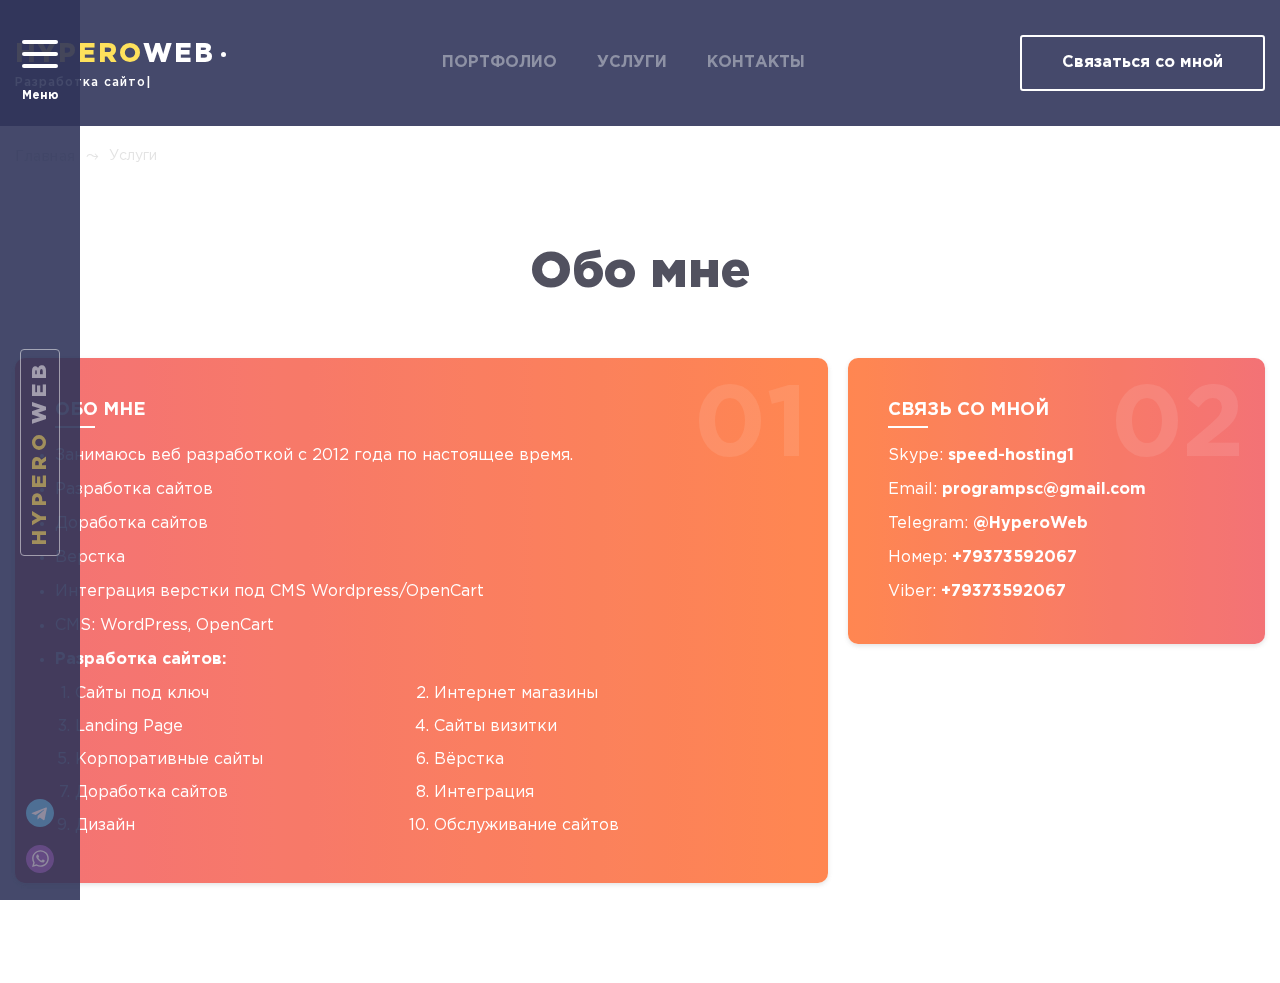
==== contacts.html @ 5cc16404 "new design" ====
<!DOCTYPE html>
<html lang="en">
  <head>
    <meta charset="UTF-8" />
    <meta http-equiv="X-UA-Compatible" content="IE=edge" />
    <meta name="viewport" content="width=device-width, initial-scale=1.0" />
    <title>Hypero Web - создаем сайты</title>
    <link rel="stylesheet" href="./css/fonts.css" />
    <link rel="stylesheet" href="./css/style.css" />
    <link rel="stylesheet" href="./css/slick.css" />
    <link rel="stylesheet" href="./css/jquery.arcticmodal-0.3.css" />
  </head>
  <body>
    <div class="panel">
      <div class="hamburger">
        <div id="hamburger" class="hamburglar">
          <div class="burger-icon">
            <div class="burger-container">
              <span class="burger-bun-top"></span>
              <span class="burger-filling"></span>
              <span class="burger-bun-bot"></span>
            </div>
          </div>

          <div class="burger-ring">
            <svg class="svg-ring">
              <path
                class="path"
                fill="none"
                stroke="#fff"
                stroke-miterlimit="10"
                stroke-width="4"
                d="M 34 2 C 16.3 2 2 16.3 2 34 s 14.3 32 32 32 s 32 -14.3 32 -32 S 51.7 2 34 2"
              />
            </svg>
          </div>
        </div>
        <span>Меню</span>
      </div>
      <div class="panel-logo">
        <a href="index.html" class="logo-link">
          <div class="logo-slogan-wrap">
            <div class="logo-slogan">Hypero</div>
            <div class="logo-little-slogan">web</div>
          </div>
        </a>
      </div>
      <ul class="socials-menu">
        <li>
          <a href="tg://resolve?domain=HyperoWeb">
            <img src="img/tg.svg" alt="" />
          </a>
        </li>
        <li>
          <a href="viber://chat?number=%2B79373592067">
            <img src="img/vb.svg" alt="" />
          </a>
        </li>
      </ul>
    </div>
    <div class="panel-nav">
      <div class="container-lg">
        <div class="panel-nav-inner">
          <a href="#" class="main-logo main-logo-center">
            <div class="main-logo-top">
              <span>Hypero</span>
              <span>Web</span>
            </div>
            <div class="main-logo-description">
              <span></span>
            </div>
          </a>
          <div class="panel-nav-menus">
            <div class="panel-nav-menu nav-menu-1">
              <ul class="nav-menu-list">
                <li>
                  <a href="#website-development">Создание сайтов</a>
                </li>
                <li><a href="#website-revision">Доработка сайтов</a></li>
                <li><a href="#layout">Верстка</a></li>
                <li><a href="#design">Дизайн</a></li>
                <li><a href="#site-maintenance">Обслуживание сайтов</a></li>
              </ul>
            </div>
            <div class="panel-nav-menu nav-menu-2">
              <ul class="nav-menu-list">
                <li><a href="index.html" class="transition">Главная</a></li>
                <li>
                  <a href="portfolio.html" class="transition">Портфолио</a>
                </li>
                <li><a href="services.html" class="transition">Услуги</a></li>
                <li><a href="contacts.html" class="transition">Обо мне</a></li>
              </ul>
            </div>
          </div>
          <div class="panel-contacts">
            <div class="panel-contacts-info">
              <div class="panel-socials">
                <span>Связь со мной</span>
                <ul class="panel-socials-menu">
                  <li>
                    <a href="tg://resolve?domain=HyperoWeb">
                      <img src="img/tg.svg" alt="" />
                    </a>
                  </li>
                  <li>
                    <a href="viber://chat?number=%2B79373592067">
                      <img src="img/vb.svg" alt="" />
                    </a>
                  </li>
                </ul>
              </div>
            </div>
          </div>
        </div>
      </div>
    </div>
    <header class="header">
      <div class="container">
        <div class="header-inner">
          <a href="index.html" class="main-logo">
            <div class="main-logo-top">
              <span>Hypero</span>
              <span>Web</span>
            </div>
            <div class="main-logo-description">
              <span></span>
            </div>
          </a>
          <nav class="nav-menu">
            <ul class="menu-list">
              <li>
                <a href="portfolio.html" data-type="page-transition"
                  >Портфолио</a
                >
              </li>
              <li>
                <a href="services.html" data-type="page-transition">Услуги</a>
              </li>
              <li>
                <a href="contacts.html" data-type="page-transition">Контакты</a>
              </li>
            </ul>
          </nav>
          <div class="contacts">
            <a
              href="tg://resolve?domain=HyperoWeb"
              class="button button-large contacts-link"
            >
              <span></span>
              Связаться со мной
              <span></span>
            </a>
          </div>
        </div>
      </div>
    </header>
    <main class="cd-main-content main-page">
      <div class="breadcrumbs">
        <div class="container">
          <div class="breadcrumbs-inner">
            <span class="breadcrumbs-item breadcrumbs-item-home">
              <a href="index.html">Главная</a>
            </span>
            <span class="separator">⤳</span>
            <span class="breadcrumbs-item breadcrumbs-item-current">
              Услуги
            </span>
          </div>
        </div>
      </div>
      <div class="main-content">
        <div class="title title-center">Обо мне</div>
        <div class="content-inner">
          <div class="container">
            <div class="skills-blocks">
              <div class="skills-block grid-2 info-block">
                <div class="skills-block-step">01</div>
                <div class="info-block-title">Обо мне</div>
                <ul class="info-block-list">
                  <li class="info-block-item">
                    Занимаюсь веб разработкой с 2012 года по настоящее время.
                  </li>
                  <li class="info-block-item">Разработка сайтов</li>
                  <li class="info-block-item">Доработка сайтов</li>
                  <li class="info-block-item">Верстка</li>
                  <li class="info-block-item">
                    Интеграция верстки под CMS Wordpress/OpenCart
                  </li>
                  <li class="info-block-item">CMS: WordPress, OpenCart</li>
                  <li class="info-block-item">
                    <span class="info-block-item-subtitle"
                      >Разработка сайтов:</span
                    >
                    <ol class="info-block-list-grid">
                      <li>Сайты под ключ</li>
                      <li>Интернет магазины</li>
                      <li>Landing Page</li>
                      <li>Сайты визитки</li>
                      <li>Корпоративные сайты</li>
                      <li>Вёрстка</li>
                      <li>Доработка сайтов</li>
                      <li>Интеграция</li>
                      <li>Дизайн</li>
                      <li>Обслуживание сайтов</li>
                    </ol>
                  </li>
                </ul>
              </div>
              <div class="skills-block info-block">
                <div class="skills-block-step">02</div>
                <div class="info-block-title">Связь со мной</div>
                <div class="info-block-list">
                  <div class="info-block-item">
                    Skype:
                    <span class="info-block-slogan">speed-hosting1</span>
                  </div>
                  <div class="info-block-item">
                    Email:
                    <span class="info-block-slogan">programpsc@gmail.com</span>
                  </div>
                  <div class="info-block-item">
                    Telegram:
                    <span class="info-block-slogan"
                      ><a href="tg://resolve?domain=HyperoWeb"
                        >@HyperoWeb</a
                      ></span
                    >
                  </div>
                  <div class="info-block-item">
                    Номер:
                    <span class="info-block-slogan"
                      ><a href="tel:+79373592067">+79373592067</a></span
                    >
                  </div>
                  <div class="info-block-item">
                    Viber:
                    <span class="info-block-slogan"
                      ><a href="viber://chat?number=%2B79373592067"
                        >+79373592067</a
                      ></span
                    >
                  </div>
                </div>
              </div>
            </div>
          </div>
        </div>
      </div>
    </main>
    <div style="display: none">
      <div class="modal" id="order-modal">
        <div class="arcticmodal-close"></div>
        <div class="modal-title"></div>
        <div class="modal-text">
          Для того, чтобы заказать данную услугу, напишите мне в вайбер или
          телеграм.
        </div>
        <ul class="panel-socials-menu">
          <li>
            <a href="tg://resolve?domain=HyperoWeb">
              <img src="img/tg.svg" alt="" />
            </a>
          </li>
          <li>
            <a href="viber://chat?number=%2B79373592067">
              <img src="img/vb.svg" alt="" />
            </a>
          </li>
        </ul>
      </div>
    </div>
  </body>
  <script src="./js/jquery-2.2.4.min.js"></script>
  <script src="./js/typed.js"></script>
  <script src="./js/slick.min.js"></script>
  <script src="./js/arcticmodal.min.js"></script>
  <script src="./js/main.js"></script>
</html>
---- css/fonts.css ----
@font-face {
  font-family: "Gotham Pro";
  src: url("../fonts/GothamPro-Medium.eot");
  src: local("Gotham Pro Medium"), local("GothamPro-Medium"),
    url("../fonts/GothamPro-Medium.eot?#iefix") format("embedded-opentype"),
    url("../fonts/GothamPro-Medium.woff") format("woff"),
    url("../fonts/GothamPro-Medium.ttf") format("truetype");
  font-weight: 500;
  font-style: normal;
}

@font-face {
  font-family: "Gotham Pro";
  src: url("../fonts/GothamPro-Bold.eot");
  src: local("Gotham Pro Bold"), local("GothamPro-Bold"),
    url("../fonts/GothamPro-Bold.eot?#iefix") format("embedded-opentype"),
    url("../fonts/GothamPro-Bold.woff") format("woff"),
    url("../fonts/GothamPro-Bold.ttf") format("truetype");
  font-weight: bold;
  font-style: normal;
}

@font-face {
  font-family: "Gotham Pro";
  src: url("../fonts/GothamPro-Black.eot");
  src: local("Gotham Pro Black"), local("GothamPro-Black"),
    url("../fonts/GothamPro-Black.eot?#iefix") format("embedded-opentype"),
    url("../fonts/GothamPro-Black.woff") format("woff"),
    url("../fonts/GothamPro-Black.ttf") format("truetype");
  font-weight: 900;
  font-style: normal;
}

@font-face {
  font-family: "Gotham Pro";
  src: url("../fonts/GothamPro.eot");
  src: local("Gotham Pro"), local("GothamPro"),
    url("../fonts/GothamPro.eot?#iefix") format("embedded-opentype"),
    url("../fonts/GothamPro.woff") format("woff"),
    url("../fonts/GothamPro.ttf") format("truetype");
  font-weight: normal;
  font-style: normal;
}
---- css/style.css ----
:root {
  --darkBlue: rgba(0, 7, 52, 0.9);
  --yellow: rgb(254, 219, 55);
}

* {
  -webkit-box-sizing: border-box;
  box-sizing: border-box;
  padding: 0px;
  margin: 0px;
}
html,
body {
  overflow-x: hidden;
}
.out {
  transition-duration: 1s;
}
body {
  font-family: "Gotham Pro", sans-serif;
  line-height: 1.4;
  color: var(--darkBlue);
  /* background: #f4f4f4; */
}
::-webkit-scrollbar {
  width: 5px;
}

::-webkit-scrollbar-track {
  background-color: #ddd;
}

::-webkit-scrollbar-thumb {
  background-color: var(--yellow);
}
.button {
  display: -webkit-inline-box;
  display: -ms-inline-flexbox;
  display: inline-flex;
  -webkit-box-align: center;
  -ms-flex-align: center;
  align-items: center;
  -webkit-box-pack: center;
  -ms-flex-pack: center;
  justify-content: center;
  padding: 0px 20px;
  color: var(--yellow);
  font-weight: 600;
  line-height: 1;
  cursor: pointer;
  border-radius: 3px;
  outline: none;
  -webkit-transition: all 0.25s linear, color 0.25s linear;
  -o-transition: all 0.25s linear, color 0.25s linear;
  transition: all 0.25s linear, color 0.25s linear;
  text-decoration: none;
  position: relative;
}
.button:active {
  top: 1px;
}
.button-small {
  height: 38px;
  padding: 0px 20px;
}
.button-middle {
  height: 46px;
  padding: 0px 20px;
}
.button-large {
  height: 56px;
  padding: 0px 40px;
}
.container {
  width: 100%;
  max-width: 1280px;
  margin: 0px auto;
  padding: 0px 15px;
}
.container-lg {
  width: 100%;
  max-width: 1920px;
  margin: 0px auto;
  padding: 0px 15px;
}
.panel {
  width: 80px;
  min-height: 100vh;
  height: 100%;
  background-color: var(--darkBlue);
  display: -webkit-box;
  display: -ms-flexbox;
  display: flex;
  -webkit-box-orient: vertical;
  -webkit-box-direction: normal;
  -ms-flex-direction: column;
  flex-direction: column;
  -webkit-box-align: center;
  -ms-flex-align: center;
  align-items: center;
  -webkit-box-pack: justify;
  -ms-flex-pack: justify;
  justify-content: space-between;
  position: fixed;
  top: 0px;
  left: 0px;
  z-index: 2222;
}
.panel-logo {
  -webkit-writing-mode: vertical-rl;
  -ms-writing-mode: tb-rl;
  writing-mode: vertical-rl;
  opacity: 0.5;
  -webkit-transition: all 0.25s linear;
  -o-transition: all 0.25s linear;
  transition: all 0.25s linear;
}
.panel-logo:hover {
  opacity: 1;
}
.logo-link {
  display: -webkit-inline-box;
  display: -ms-inline-flexbox;
  display: inline-flex;
  -webkit-box-orient: vertical;
  -webkit-box-direction: normal;
  -ms-flex-direction: column;
  flex-direction: column;
  -webkit-box-align: start;
  -ms-flex-align: start;
  align-items: flex-start;
  text-decoration: none;
  -webkit-transform: rotate(180deg);
  -ms-transform: rotate(180deg);
  transform: rotate(180deg);
}
.logo-slogan-wrap {
  display: -webkit-box;
  display: -ms-flexbox;
  display: flex;
  -webkit-box-align: center;
  -ms-flex-align: center;
  align-items: center;
  border: 1px solid rgb(255, 255, 255);
  padding: 10px 5px;
  border-radius: 4px;
}
.logo-slogan {
  font-size: 20px;
  color: var(--yellow);
  text-transform: uppercase;
  letter-spacing: 5px;
  font-weight: 900;
}
.logo-little-slogan {
  padding-top: 5px;
  font-size: 20px;
  color: rgb(255, 255, 255);
  font-weight: 900;
  text-transform: uppercase;
  letter-spacing: 5px;
}
.logo-title {
  padding: 5px;
  background: var(--yellow);
  color: rgb(86, 17, 236);
  font-weight: 400;
  font-size: 12px;
}
.hamburger {
  display: flex;
  flex-direction: column;
  align-items: center;
  justify-content: center;
}
.hamburger > span {
  color: #fff;
  font-size: 12px;
  font-weight: bold;
}
.hamburglar {
  -webkit-transform: scale(1);
  -ms-transform: scale(1);
  transform: scale(1);
  margin: 20px auto 0;
  position: relative;
  z-index: 100;
  display: block;
  width: 68px;
  height: 68px;
  -webkit-user-select: none;
  -moz-user-select: none;
  -ms-user-select: none;
  user-select: none;
  cursor: pointer;
}

.hamburglar.is-open .path {
  -webkit-animation: 0.6s linear 0s 1 normal forwards running dash-in;
  animation: 0.6s linear 0s 1 normal forwards running dash-in;
}
.hamburglar.is-open .animate-path {
  -webkit-animation: 0.6s linear 0s 1 normal forwards running rotate-in;
  animation: 0.6s linear 0s 1 normal forwards running rotate-in;
}
.hamburglar.is-closed .path {
  -webkit-animation: 0.6s linear 0s 1 normal forwards running dash-out;
  animation: 0.6s linear 0s 1 normal forwards running dash-out;
}
.hamburglar.is-closed .animate-path {
  -webkit-animation: 0.6s linear 0s 1 normal forwards running rotate-out;
  animation: 0.6s linear 0s 1 normal forwards running rotate-out;
}
.path {
  stroke-dasharray: 240;
  stroke-dashoffset: 240;
  stroke-linejoin: round;
}
@-webkit-keyframes dash-in {
  0% {
    stroke-dashoffset: 240;
  }
  40% {
    stroke-dashoffset: 240;
  }
  100% {
    stroke-dashoffset: 0;
  }
}
@keyframes dash-in {
  0% {
    stroke-dashoffset: 240;
  }
  40% {
    stroke-dashoffset: 240;
  }
  100% {
    stroke-dashoffset: 0;
  }
}
@-webkit-keyframes dash-out {
  0% {
    stroke-dashoffset: 0;
  }
  40% {
    stroke-dashoffset: 240;
  }
  100% {
    stroke-dashoffset: 240;
  }
}
@keyframes dash-out {
  0% {
    stroke-dashoffset: 0;
  }
  40% {
    stroke-dashoffset: 240;
  }
  100% {
    stroke-dashoffset: 240;
  }
}
.burger-icon {
  position: absolute;
  padding: 20px 16px;
  height: 68px;
  width: 68px;
}
.burger-container {
  position: relative;
  height: 28px;
  width: 36px;
}
.burger-bun-top,
.burger-bun-bot,
.burger-filling {
  position: absolute;
  display: block;
  height: 4px;
  width: 36px;
  border-radius: 2px;
  background: rgb(255, 255, 255);
}
.burger-bun-top {
  top: 0px;
  -webkit-transform-origin: 34px 2px;
  -ms-transform-origin: 34px 2px;
  transform-origin: 34px 2px;
}
.burger-bun-bot {
  bottom: 0px;
  -webkit-transform-origin: 34px 2px;
  -ms-transform-origin: 34px 2px;
  transform-origin: 34px 2px;
}
.burger-filling {
  top: 12px;
}
.burger-ring {
  position: absolute;
  top: 0px;
  left: 0px;
  width: 68px;
  height: 68px;
}
.svg-ring {
  width: 68px;
  height: 68px;
}
.hamburglar.is-open .burger-bun-top {
  -webkit-animation: 0.6s linear 0s 1 normal forwards running bun-top-out;
  animation: 0.6s linear 0s 1 normal forwards running bun-top-out;
}
.hamburglar.is-open .burger-bun-bot {
  -webkit-animation: 0.6s linear 0s 1 normal forwards running bun-bot-out;
  animation: 0.6s linear 0s 1 normal forwards running bun-bot-out;
}
.hamburglar.is-closed .burger-bun-top {
  -webkit-animation: 0.6s linear 0s 1 normal forwards running bun-top-in;
  animation: 0.6s linear 0s 1 normal forwards running bun-top-in;
}
.hamburglar.is-closed .burger-bun-bot {
  -webkit-animation: 0.6s linear 0s 1 normal forwards running bun-bot-in;
  animation: 0.6s linear 0s 1 normal forwards running bun-bot-in;
}
@-webkit-keyframes bun-top-out {
  0% {
    left: 0px;
    top: 0px;
    -webkit-transform: rotate(0deg);
    transform: rotate(0deg);
  }
  20% {
    left: 0px;
    top: 0px;
    -webkit-transform: rotate(15deg);
    transform: rotate(15deg);
  }
  80% {
    left: -5px;
    top: 0px;
    -webkit-transform: rotate(-60deg);
    transform: rotate(-60deg);
  }
  100% {
    left: -5px;
    top: 1px;
    -webkit-transform: rotate(-45deg);
    transform: rotate(-45deg);
  }
}
@keyframes bun-top-out {
  0% {
    left: 0px;
    top: 0px;
    -webkit-transform: rotate(0deg);
    transform: rotate(0deg);
  }
  20% {
    left: 0px;
    top: 0px;
    -webkit-transform: rotate(15deg);
    transform: rotate(15deg);
  }
  80% {
    left: -5px;
    top: 0px;
    -webkit-transform: rotate(-60deg);
    transform: rotate(-60deg);
  }
  100% {
    left: -5px;
    top: 1px;
    -webkit-transform: rotate(-45deg);
    transform: rotate(-45deg);
  }
}
@-webkit-keyframes bun-bot-out {
  0% {
    left: 0px;
    -webkit-transform: rotate(0deg);
    transform: rotate(0deg);
  }
  20% {
    left: 0px;
    -webkit-transform: rotate(-15deg);
    transform: rotate(-15deg);
  }
  80% {
    left: -5px;
    -webkit-transform: rotate(60deg);
    transform: rotate(60deg);
  }
  100% {
    left: -5px;
    -webkit-transform: rotate(45deg);
    transform: rotate(45deg);
  }
}
@keyframes bun-bot-out {
  0% {
    left: 0px;
    -webkit-transform: rotate(0deg);
    transform: rotate(0deg);
  }
  20% {
    left: 0px;
    -webkit-transform: rotate(-15deg);
    transform: rotate(-15deg);
  }
  80% {
    left: -5px;
    -webkit-transform: rotate(60deg);
    transform: rotate(60deg);
  }
  100% {
    left: -5px;
    -webkit-transform: rotate(45deg);
    transform: rotate(45deg);
  }
}
@-webkit-keyframes bun-top-in {
  0% {
    left: -5px;
    -webkit-transform: rotate(-45deg);
    transform: rotate(-45deg);
  }
  20% {
    left: -5px;
    -webkit-transform: rotate(-60deg);
    transform: rotate(-60deg);
  }
  80% {
    left: 0px;
    -webkit-transform: rotate(15deg);
    transform: rotate(15deg);
  }
  100% {
    left: 0px;
    -webkit-transform: rotate(0deg);
    transform: rotate(0deg);
  }
}
@keyframes bun-top-in {
  0% {
    left: -5px;
    -webkit-transform: rotate(-45deg);
    transform: rotate(-45deg);
  }
  20% {
    left: -5px;
    -webkit-transform: rotate(-60deg);
    transform: rotate(-60deg);
  }
  80% {
    left: 0px;
    -webkit-transform: rotate(15deg);
    transform: rotate(15deg);
  }
  100% {
    left: 0px;
    -webkit-transform: rotate(0deg);
    transform: rotate(0deg);
  }
}
@-webkit-keyframes bun-bot-in {
  0% {
    left: -5px;
    -webkit-transform: rotate(45deg);
    transform: rotate(45deg);
  }
  20% {
    left: -5px;
    -webkit-transform: rotate(60deg);
    transform: rotate(60deg);
  }
  80% {
    left: 0px;
    -webkit-transform: rotate(-15deg);
    transform: rotate(-15deg);
  }
  100% {
    left: 0px;
    -webkit-transform: rotate(0deg);
    transform: rotate(0deg);
  }
}
@keyframes bun-bot-in {
  0% {
    left: -5px;
    -webkit-transform: rotate(45deg);
    transform: rotate(45deg);
  }
  20% {
    left: -5px;
    -webkit-transform: rotate(60deg);
    transform: rotate(60deg);
  }
  80% {
    left: 0px;
    -webkit-transform: rotate(-15deg);
    transform: rotate(-15deg);
  }
  100% {
    left: 0px;
    -webkit-transform: rotate(0deg);
    transform: rotate(0deg);
  }
}
.hamburglar.is-open .burger-filling {
  -webkit-animation: 0.6s linear 0s 1 normal forwards running burger-fill-out;
  animation: 0.6s linear 0s 1 normal forwards running burger-fill-out;
}
.hamburglar.is-closed .burger-filling {
  -webkit-animation: 0.6s linear 0s 1 normal forwards running burger-fill-in;
  animation: 0.6s linear 0s 1 normal forwards running burger-fill-in;
}
@-webkit-keyframes burger-fill-in {
  0% {
    width: 0px;
    left: 36px;
  }
  40% {
    width: 0px;
    left: 40px;
  }
  80% {
    width: 36px;
    left: -6px;
  }
  100% {
    width: 36px;
    left: 0px;
  }
}
@keyframes burger-fill-in {
  0% {
    width: 0px;
    left: 36px;
  }
  40% {
    width: 0px;
    left: 40px;
  }
  80% {
    width: 36px;
    left: -6px;
  }
  100% {
    width: 36px;
    left: 0px;
  }
}
@-webkit-keyframes burger-fill-out {
  0% {
    width: 36px;
    left: 0px;
  }
  20% {
    width: 42px;
    left: -6px;
  }
  40% {
    width: 0px;
    left: 40px;
  }
  100% {
    width: 0px;
    left: 36px;
  }
}
@keyframes burger-fill-out {
  0% {
    width: 36px;
    left: 0px;
  }
  20% {
    width: 42px;
    left: -6px;
  }
  40% {
    width: 0px;
    left: 40px;
  }
  100% {
    width: 0px;
    left: 36px;
  }
}
img {
  max-width: 100%;
  height: auto;
}
.socials-menu {
  margin-bottom: 20px;
  list-style: none;
}
.socials-menu li:not(:last-child) {
  margin-bottom: 10px;
}
.socials-menu li a img {
  width: 28px;
  height: 28px;
  opacity: 0.4;
  -webkit-transition: all 0.25s linear;
  -o-transition: all 0.25s linear;
  transition: all 0.25s linear;
}
.socials-menu li:hover img {
  opacity: 1;
}
.header {
  position: fixed;
  top: 0px;
  left: 0px;
  z-index: 999;
  width: 100%;
  padding: 35px 0px;
  background: rgba(0, 7, 52, 0.9);
}
.header-inner {
  width: 100%;
  display: -webkit-box;
  display: -ms-flexbox;
  display: flex;
  -webkit-box-align: center;
  -ms-flex-align: center;
  align-items: center;
  -webkit-box-pack: justify;
  -ms-flex-pack: justify;
  justify-content: space-between;
}
.menu-list {
  display: -webkit-box;
  display: -ms-flexbox;
  display: flex;
  -webkit-box-align: center;
  -ms-flex-align: center;
  align-items: center;
  list-style: none;
}
.menu-list li {
  padding: 0px 20px;
}
.menu-list li a {
  position: relative;
  display: inline-block;
  padding: 10px 0px;
  color: rgb(255, 255, 255);
  text-transform: uppercase;
  font-weight: bold;
  text-decoration: none;
  opacity: 0.4;
  -webkit-transition: all 0.25s linear 0s;
  -o-transition: all 0.25s linear 0s;
  transition: all 0.25s linear 0s;
}
.menu-list li a::before {
  content: "";
  position: absolute;
  bottom: 0px;
  left: 0px;
  width: 40px;
  height: 2px;
  -webkit-transform: scaleX(0);
  -ms-transform: scaleX(0);
  transform: scaleX(0);
  background: var(--yellow);
  border-radius: 50px;
  -webkit-transition: all 0.4s ease 0s;
  -o-transition: all 0.4s ease 0s;
  transition: all 0.4s ease 0s;
}
.menu-list li a:hover::before,
.menu-list li a:focus:before {
  -webkit-transform: scaleX(1);
  -ms-transform: scaleX(1);
  transform: scaleX(1);
}
.menu-list li a:hover,
.menu-list li a:focus {
  color: var(--yellow);
  opacity: 1;
}
.menu-list li a:active {
  top: 1px;
}
.banner {
  height: 100vh;
}
.banner-item {
  height: 100%;
}
.banner-item-image {
  height: 100%;
}
.banner-item-image img {
  height: 100%;
  width: 100%;
  -o-object-fit: cover;
  object-fit: cover;
  pointer-events: none;
  -webkit-user-select: none;
  -moz-user-select: none;
  -ms-user-select: none;
  user-select: none;
}
.main-logo {
  text-decoration: none;
}
.main-logo-center {
  margin: 10px auto;
}
.main-logo-top span {
  font-size: 26px;
  font-weight: 900;
}
.main-logo-top span:nth-child(1) {
  color: var(--yellow);
  text-transform: uppercase;
  letter-spacing: 2px;
}
.main-logo-top span:nth-child(2) {
  color: rgb(255, 255, 255);
  font-weight: 900;
  text-transform: uppercase;
  letter-spacing: 2px;
}
.main-logo-description {
  margin-top: 4px;
  color: rgb(255, 255, 255);
  font-size: 12px;
  font-weight: 500;
  letter-spacing: 1px;
  line-height: 1;
}
.main-logo-top {
  display: -webkit-box;
  display: -ms-flexbox;
  display: flex;
  -webkit-box-align: center;
  -ms-flex-align: center;
  align-items: center;
}
.main-logo-top:after {
  content: "";
  display: inline-block;
  width: 5px;
  height: 5px;
  margin-left: 6px;
  background-color: #fff;
  border-radius: 50px;
  -webkit-animation: blink 1s linear infinite;
  animation: blink 1s linear infinite;
}
@-webkit-keyframes blink {
  0% {
    background-color: rgba(255, 255, 255, 1);
  }
  50% {
    background-color: rgba(255, 255, 255, 0);
  }
  100% {
    background-color: rgba(255, 255, 255, 1);
  }
}
@keyframes blink {
  0% {
    background-color: rgba(255, 255, 255, 1);
  }
  50% {
    background-color: rgba(255, 255, 255, 0);
  }
  100% {
    background-color: rgba(255, 255, 255, 1);
  }
}
.contacts-link {
  position: relative;
  color: #fff;
  border: 2px solid #fff;
  /* opacity: 0.4; */
}
.contacts-link:hover,
.contacts-link:focus {
  background: #fff;
  color: var(--darkBlue);
  opacity: 1;
}
/* .contacts-link span {
  position: absolute;
  width: 2px;
  height: 80%;
  top: 50%;
  background: #fff;
  transform: translateY(-50%);
  border-radius: 50px;
}

.contacts-link span:nth-child(1) {
  left: 3px;
}

.contacts-link span:nth-child(2) {
  right: 3px;
}
.contacts-link:before,
.contacts-link:after {
  content: "";
  display: block;
  position: absolute;
  width: 90%;
  height: 2px;
  left: 50%;
  background-color: rgb(255, 255, 255);
  transform: translateX(-50%);
  border-radius: 50px;
}
.contacts-link:before {
  top: 0px;
}
.contacts-link:after {
  bottom: 0px;
} */
.banner-inner {
  height: 100%;
  position: relative;
}
.banner-images {
  height: 100%;
}
.banner-info {
  position: absolute;
  top: 50%;
  z-index: 99;
  left: 0px;
  width: 100%;
  -webkit-transform: translateY(-50%);
  -ms-transform: translateY(-50%);
  transform: translateY(-50%);
}
.banner-info .container {
  position: relative;
}
.banner-images-slider {
  width: 100%;
  height: 100%;
}
.banner-images-item {
  position: relative;
  height: 100%;
}
.banner-info-item {
  color: rgb(255, 255, 255);
  height: 100%;
  padding: 10px;
}
.banner-info-slider {
  height: 100%;
  z-index: 4;
}
.banner-images-slider .slick-list,
.banner-images-slider .slick-track,
.banner-images-slider .slick-slide,
.banner-images-slider .slick-slide > div {
  height: 100%;
}
.banner-images-slider,
.main-info-slider {
  opacity: 0.8;
  visibility: hidden;
  -webkit-transition: opacity 0.25s linear 0s;
  -o-transition: opacity 0.25s linear 0s;
  transition: opacity 0.25s linear 0s;
}
.banner-images-slider.slick-initialized,
.banner-info-slider.slick-initialized {
  visibility: visible;
  opacity: 1;
}
.info-item-title {
  font-size: 72px;
  color: #fff;
  line-height: 1.1;
  font-weight: 800;
  margin: 0px 0px 20px;
  display: inline;
  padding-left: 2px;
  text-decoration: none;
}
.banner-info-item:not(.banner-info-item--lighter) .info-item-title span {
  color: var(--yellow);
}
.info-item-desc {
  margin-top: 20px;
  font-size: 18px;
}
.banner-info-item:not(.banner-info-item--lighter) .info-item-desc {
  color: rgb(255, 255, 255);
}
.info-item-button {
  margin-top: 40px;
  text-transform: uppercase;
  background: transparent;
}
.banner-info-item:not(.banner-info-item--lighter) .info-item-button {
  color: var(--yellow);
  border: 2px solid var(--yellow);
}
.banner-info-item:not(.banner-info-item--lighter) .info-item-button:hover,
.banner-info-item:not(.banner-info-item--lighter) .info-item-button:focus {
  background: var(--yellow);
  color: #000942;
}
.banner-info-item.banner-info-item--lighter .info-item-title,
.banner-info-item.banner-info-item--lighter .info-item-title span {
  color: #000942;
}
.banner-info-item.banner-info-item--lighter .info-item-desc {
  color: #000942;
}

.banner-info-item.banner-info-item--lighter .info-item-button {
  color: #000942;
  border: 2px solid #000942;
}
.banner-info-item.banner-info-item--lighter .info-item-button:hover,
.banner-info-item.banner-info-item--lighter .info-item-button:focus {
  background: #000942;
  color: #fff;
}

.dots {
  position: absolute;
  z-index: 999999;
  display: grid;
  grid-template-columns: repeat(3, 1fr);
  grid-gap: 10px;
  width: 60px;
}

.dots span {
  width: 20px;
  height: 20px;
  display: block;
  background: rgb(155 155 155 / 10%);
  border-radius: 50px;
}

.dots-1 {
  top: 10px;
  left: -20px;
}

.banner-images-bg {
  position: absolute;
  top: 0;
  left: 0;
  right: 0;
  bottom: 0;
  width: 100%;
  height: 100%;
}

.progress-bar-container {
  position: absolute;
  bottom: 20px;
  left: 100px;
  display: -webkit-box;
  display: -ms-flexbox;
  display: flex;
}

.progress-bar-container .progress-bar-item {
  display: block;
  width: 60px;
  padding: 0;
  cursor: pointer;
  margin-right: 5%;
  color: #fff;
}

.progress-bar-container .progress-bar-item:last-child {
  margin-right: 0;
}

.progress-bar-container .progress-bar-item span.progressBar {
  width: 100%;
  height: 4px;
  background-color: rgb(183 183 183 / 40%);
  display: block;
  border-radius: 50px;
}

.progress-bar-container .progress-bar-item span.progressBar .inProgress {
  background-color: var(--yellow);
  width: 0%;
  height: 4px;
  border-radius: 50px;
}

.panel-nav {
  -webkit-transform: translate(-100%, 0);
  -ms-transform: translate(-100%, 0);
  transform: translate(-100%, 0);
  position: fixed;
  top: 0;
  left: 0;
  width: 100%;
  /* min-height: 100vh; */
  height: 100%;
  background: rgb(0, 7, 52);
  z-index: 1111;
  -webkit-transition: 0.55s ease;
  -o-transition: 0.55s ease;
  transition: 0.55s ease;
  -moz-transition: 0.55s ease;
  -ms-transition: 0.55s ease;
  /* display: flex; */
  -webkit-box-align: center;
  -ms-flex-align: center;
  align-items: center;
  -webkit-box-pack: justify;
  -ms-flex-pack: justify;
  justify-content: space-between;
  overflow: overlay;
  width: 100%;
  padding: 20px 0 20px 140px;
}

.panel-nav .container-lg {
  height: 100%;
}

.panel-nav.active {
  -webkit-transform: translate(0, 0);
  -ms-transform: translate(0, 0);
  transform: translate(0, 0);
  -moz-transform: translate(0, 0);
  -o-transform: translate(0, 0);
  opacity: 1;
  visibility: visible;
}

.body-active #hamburger {
  z-index: 2222;
}

.panel-nav-inner {
  height: 100%;
  display: -webkit-box;
  display: -ms-flexbox;
  display: flex;
  -webkit-box-orient: vertical;
  -webkit-box-direction: normal;
  -ms-flex-direction: column;
  flex-direction: column;
  -webkit-box-align: center;
  -ms-flex-align: center;
  align-items: center;
}

.panel-nav-menus {
  /* padding-top: 200px; */
  display: grid;
  grid-template-columns: repeat(2, 1fr);
  -webkit-box-align: center;
  -ms-flex-align: center;
  align-items: center;
  height: 100%;
  width: 100%;
  -webkit-transform: translateX(-100%);
  -ms-transform: translateX(-100%);
  transform: translateX(-100%);
  -webkit-transition: -webkit-transform 0.4s;
  transition: -webkit-transform 0.4s;
  -o-transition: transform 0.4s;
  transition: transform 0.4s;
  transition: transform 0.4s, -webkit-transform 0.4s;
}

.panel-nav.active .panel-nav-menus {
  -webkit-transform: translateX(0);
  -ms-transform: translateX(0);
  transform: translateX(0);
  -webkit-transition-delay: 0.1s;
  -o-transition-delay: 0.1s;
  transition-delay: 0.1s;
}

.nav-menu-2 {
  /* display: flex; */
  /* justify-content: center; */
}

.panel-nav-menu {
  /* width: 50%; */
  -webkit-box-pack: center;
  -ms-flex-pack: center;
  justify-content: center;
  text-align: center;
  display: -webkit-box;
  display: -ms-flexbox;
  display: flex;
}

.nav-menu-1 li:not(:last-child) {
  margin-bottom: 10px;
}

.nav-menu-1 a {
  color: #fff;
  display: block;
  text-align: left;
  /* padding: 0 40px; */
  -webkit-box-align: center;
  -ms-flex-align: center;
  align-items: center;
  text-decoration: none;
  font-weight: bold;
  font-size: 40px;
  line-height: 1.3;
  position: relative;
  left: 0;
  -webkit-transition: 300ms;
  -o-transition: 300ms;
  transition: 300ms;
}

.nav-menu-1 a:not(:last-child) {
  margin-bottom: 10px;
}

.nav-menu-1 a:before {
  content: "";
  display: inline-block;
}

.nav-menu-1 a:before {
  /* content: ""; */
  display: -webkit-inline-box;
  display: -ms-inline-flexbox;
  display: inline-flex;
  -webkit-box-align: center;
  -ms-flex-align: center;
  align-items: center;
  width: 24px;
  height: 3px;
  background: var(--yellow);
  position: absolute;
  top: 50%;
  left: -40px;
  -webkit-transform: translateY(-50%);
  -ms-transform: translateY(-50%);
  transform: translateY(-50%);
  margin-right: 20px;
  -webkit-transition: 300ms;
  -o-transition: 300ms;
  transition: 300ms;
}

.nav-menu-1 a:hover:before {
  width: 24px;
  height: 24px;
  background: var(--yellow);
  border-radius: 50px;
}

.nav-menu-1 a:hover:before {
  width: 18px;
  height: 18px;
  left: -50px;
  color: var(--yellow);
}

.nav-menu-1 a:hover {
  color: var(--yellow);
}

.nav-menu-1 .nav-menu-list,
.nav-menu-2 .nav-menu-list {
  display: -webkit-box;
  display: -ms-flexbox;
  display: flex;
  -webkit-box-orient: vertical;
  -webkit-box-direction: normal;
  -ms-flex-direction: column;
  flex-direction: column;
  -webkit-box-align: start;
  -ms-flex-align: start;
  align-items: flex-start;
  list-style: none;
}

.nav-menu-2 .nav-menu-list li {
  position: relative;
  counter-increment: my-awesome-counter;
  margin-bottom: 10px;
  display: -webkit-box;
  display: -ms-flexbox;
  display: flex;
  -webkit-box-align: center;
  -ms-flex-align: center;
  align-items: center;
}

.nav-menu-2 .nav-menu-list li a {
  position: relative;
  padding: 5px 0;
  display: -webkit-box;
  display: -ms-flexbox;
  display: flex;
  -webkit-box-align: center;
  -ms-flex-align: center;
  align-items: center;
  font-size: 35px;
  text-transform: uppercase;
  font-weight: 400;
  -webkit-transition: 0.25s ease;
  -o-transition: 0.25s ease;
  transition: 0.25s ease;
}

.nav-menu-2 .nav-menu-list li a:hover {
  color: var(--yellow);
}

.nav-menu-2 .nav-menu-list li:after {
  content: "";
  display: inline-block;
  width: 0;
  height: 2px;
  left: 0;
  bottom: 0;
  position: absolute;
  background-color: var(--yellow);
  -webkit-transition: 0.25s ease;
  -o-transition: 0.25s ease;
  transition: 0.25s ease;
}

.nav-menu-2 .nav-menu-list li:hover:after {
  width: 100%;
}

.nav-menu-2 .nav-menu-list li:before {
  content: "0" counter(my-awesome-counter);
  font-size: 35px;
  font-weight: bold;
  line-height: 1;
  color: #fff;
  -webkit-transition: 0.25s ease;
  -o-transition: 0.25s ease;
  transition: 0.25s ease;
}

.nav-menu-2 .nav-menu-list li:hover:before {
  color: var(--yellow);
  -webkit-transition-delay: 0.1s;
  -o-transition-delay: 0.1s;
  transition-delay: 0.1s;
}

.nav-menu-2 .nav-menu-list li a:before {
  content: "";
  display: -webkit-inline-box;
  display: -ms-inline-flexbox;
  display: inline-flex;
  -webkit-box-align: center;
  -ms-flex-align: center;
  align-items: center;
  width: 6px;
  height: 6px;
  margin: 0 14px;
  background: var(--yellow);
  border-radius: 50px;
  -webkit-transition: 0.4s linear;
  -o-transition: 0.4s linear;
  transition: 0.4s linear;
}

.nav-menu-2 .nav-menu-list li a:hover:before {
  border-radius: 0;
}

.nav-menu-2 li a {
  font-size: 30px;
  color: #fff;
  text-decoration: none;
  font-weight: 400;
}

.panel-socials span {
  color: #fff;
  font-size: 24px;
  font-weight: bold;
}

.panel-socials-menu {
  display: inline-flex;
  margin-top: 15px;
  list-style: none;
  background: #fff;
  padding: 4px;
  border-radius: 50px;
}

.panel-socials-menu li:not(:last-child) {
  margin-right: 10px;
}

.panel-socials-menu li a img {
  width: 40px;
  height: 40px;
}

.main-page {
  margin-top: 126px;
}

.breadcrumbs {
  padding: 20px 0;
}

.breadcrumbs-inner {
  display: -webkit-box;
  display: -ms-flexbox;
  display: flex;
  -webkit-box-align: center;
  -ms-flex-align: center;
  align-items: center;
}

.breadcrumbs a {
  text-decoration: none;
  font-size: 14px;
  color: #ddd;
  letter-spacing: 0.5px;
}

.breadcrumbs .separator {
  margin: 0 10px;
  color: #ddd;
}

.breadcrumbs-item-current {
  font-size: 14px;
  color: #ddd;
  /* font-weight: bold; */
}

.main-content {
  padding-bottom: 100px;
}

.title {
  font-size: 50px;
  position: relative;
  margin: 50px 0;
  color: #29293b;
  font-weight: 900;
}

.title-center {
  text-align: center;
}

.services-block h2 {
  margin: 50px 0;
  display: flex;
  align-items: center;
  font-size: 34px;
  font-weight: 900;
}

.services-block h2:before {
  content: "";
  width: 40px;
  height: 6px;
  margin-right: 10px;
  justify-content: center;
  border-radius: 50px;
  background-color: #000;
}

.services-list {
  display: grid;
  grid-template-columns: repeat(3, 1fr);
  grid-gap: 20px;
}

.services-item {
  display: -webkit-box;
  display: -ms-flexbox;
  display: flex;
  -webkit-box-orient: vertical;
  -webkit-box-direction: normal;
  -ms-flex-direction: column;
  flex-direction: column;
  -webkit-box-align: start;
  -ms-flex-align: start;
  align-items: flex-start;
  background: #f5f5f5;
  border-radius: 15px;
  padding: 63px 40px 27px;
  -webkit-box-sizing: border-box;
  box-sizing: border-box;
  position: relative;
  overflow: hidden;
  /* box-shadow: 0 1px 3px rgb(0 0 0 / 12%), 0 1px 2px rgb(0 0 0 / 24%); */
  -webkit-transform: translateY(0px);
  -ms-transform: translateY(0px);
  transform: translateY(0px);
  -webkit-transition: all 250ms;
  -o-transition: all 250ms;
  transition: all 250ms;
}

.services-item-image {
  position: absolute;
  top: 50%;
  right: 40px;
  transform: translateY(-50%);
  opacity: 0.05;
  z-index: 1;
}

.services-item-image img {
  width: 150px;
  height: auto;
}

.services-item--tooltip {
  content: "";
  display: inline-block;
  position: absolute;
  top: 20px;
  right: 20px;
  width: 30px;
  height: 30px;
  background: url(..//img/fire.png) no-repeat;
  background-size: cover;
  z-index: 1;
}

.tooltip {
  position: absolute;
  z-index: 999;
  left: -9999px;
  background-color: #fff;
  padding: 7px 10px;
  border-radius: 5px;
  width: auto;
  max-width: 250px;
}

.services-block:first-child .services-item:first-child {
  padding: 0;
  perspective: 1000px;
  overflow: visible;
  background: 0;
}

.services-item-flip:first-child .services-item-front,
.services-item-flip:first-child .services-item-back {
  position: absolute;
  width: 100%;
  height: 100%;
  top: 0;
  left: 0;
  display: -webkit-box;
  display: -ms-flexbox;
  display: flex;
  -webkit-box-orient: vertical;
  -webkit-box-direction: normal;
  -ms-flex-direction: column;
  flex-direction: column;
  -webkit-box-align: start;
  -ms-flex-align: start;
  align-items: flex-start;
  backface-visibility: hidden;
  padding: 63px 40px 27px;
  border-radius: 15px;
  transition: 1s;
}

.services-item-front {
  background: linear-gradient(90deg, #dd434f, #ea604c);
}

.services-item-back {
  transform: rotateY(180deg);
  background: linear-gradient(90deg, #dd434f, #ea604c);
}

.services-item-back-link {
  position: absolute;
  top: 16px;
  left: 40px;
  width: 36px;
  height: 36px;
  display: flex;
  align-items: center;
  justify-content: center;
  background: #fff;
  border-radius: 50px;
  cursor: pointer;
  transition: 0.25s;
}

.services-item-back-link:hover {
  opacity: 0.9;
}

.services-item-back-link:before {
  content: "";
  display: block;
  width: 18px;
  height: 18px;
  background: url("../img/back.svg") no-repeat;
  background-size: cover;
}

.services-item-flip.active .services-item-front {
  transform: rotateY(180deg);
}

.services-item-flip.active .services-item-back {
  transform: rotateY(360deg);
}

/* .services-block:nth-child(1) .services-item:first-child {
  background: linear-gradient(90deg, #f15256, #ff6b29);
} */

.services-block:nth-child(1) .services-item:first-child .services-item-title,
.services-block:nth-child(1) .services-item:first-child .services-item-text {
  color: #fff;
}

.services-block:nth-child(1) .services-item:nth-child(3) {
  background: linear-gradient(90deg, #70d2ff, #33beff, #33beff);
}

.services-block:nth-child(1) .services-item:nth-child(3) .services-item-title,
.services-block:nth-child(1) .services-item:nth-child(3) .services-item-text {
  color: #fff;
}

.services-block:nth-child(1) .services-item:nth-child(5) {
  background: linear-gradient(90deg, #a36b62, #c27c53, #c79c6d);
}

.services-block:nth-child(1) .services-item:nth-child(6) {
  background: linear-gradient(90deg, #567599, #1f2e4b);
}

.services-block:nth-child(1) .services-item:nth-child(7) {
  background: linear-gradient(90deg, #b1e7fe, #99e0fe, #b1e7fe);
}

.services-block:nth-child(1) .services-item:nth-child(5) .services-item-title,
.services-block:nth-child(1) .services-item:nth-child(5) .services-item-text,
.services-block:nth-child(1) .services-item:nth-child(2) .services-item-title,
.services-block:nth-child(1) .services-item:nth-child(2) .services-item-text,
.services-block:nth-child(1) .services-item:nth-child(4) .services-item-title,
.services-block:nth-child(1) .services-item:nth-child(4) .services-item-text,
.services-block:nth-child(1) .services-item:nth-child(6) .services-item-title,
.services-block:nth-child(1) .services-item:nth-child(6) .services-item-text,
.services-block:nth-child(2) .services-item:nth-child(1) .services-item-title,
.services-block:nth-child(2) .services-item:nth-child(1) .services-item-text,
.services-block:nth-child(3) .services-item:nth-child(1) .services-item-title,
.services-block:nth-child(3) .services-item:nth-child(1) .services-item-text,
.services-block:nth-child(4) .services-item:nth-child(1) .services-item-title,
.services-block:nth-child(4) .services-item:nth-child(1) .services-item-text,
.services-block:nth-child(5) .services-item:nth-child(1) .services-item-title,
.services-block:nth-child(5) .services-item:nth-child(1) .services-item-text {
  color: #fff;
}

.services-block:nth-child(1) .services-item:nth-child(2) {
  background: linear-gradient(-90deg, #dd434f, #ea604c);
}

.services-block:nth-child(1) .services-item:nth-child(4) {
  background: rgba(0, 7, 52, 0.9);
}

/* .services-block:nth-child(1)
  .services-item-fire:nth-child(1)
  .services-item-front:after,
.services-block:nth-child(1)
  .services-item-fire:nth-child(2)
  .services-item-front:after,
.services-block:nth-child(1)
  .services-item-fire:nth-child(1)
  .services-item-back:after,
.services-block:nth-child(1)
  .services-item-fire:nth-child(2)
  .services-item-back:after,
.services-block:nth-child(1) .services-item-default-fire:after {
  content: "";
  display: inline-block;
  position: absolute;
  top: 20px;
  right: 20px;
  width: 30px;
  height: 30px;
  background: url("..//img/fire.png") no-repeat;
  background-size: cover;
} */

.services-block:nth-child(2) .services-item:nth-child(1) {
  background: linear-gradient(90deg, #269ef1, #7036be);
}

.services-block:nth-child(3) .services-item:nth-child(1) {
  background: linear-gradient(90deg, #278a79, #19b37d, #52da6b);
}

.services-block:nth-child(4) .services-item:nth-child(1) {
  background: linear-gradient(45deg, #e70f5e, #b35ac3, #148ae3);
}

.services-block:nth-child(5) .services-item:nth-child(1) {
  background: linear-gradient(90deg, #f16205, #d98d00);
}

.grid-2 {
  grid-column: span 2;
}

.grid-3 {
  grid-column: span 3;
}

.services-item:not(.services-item-flip):hover {
  -webkit-transform: translateY(-5px);
  -ms-transform: translateY(-5px);
  transform: translateY(-5px);
}

.services-item:hover {
  -webkit-box-shadow: 0 10px 20px rgba(4 36 59, 0.19),
    0 6px 6px rgba(0, 4 36 59, 0.23);
  box-shadow: 0 10px 20px rgba(4 36 59, 0.19), 0 6px 6px rgba(0, 4 36 59, 0.23);
  -webkit-transition: all 250ms;
  -o-transition: all 250ms;
  transition: all 250ms;
}

.services-item-title {
  position: relative;
  font-weight: 700;
  font-size: 30px;
  line-height: 1.1;
  color: rgba(0, 7, 52, 1);
  margin: 0 0 20px;
}

.services-item-text {
  position: relative;
  -webkit-box-flex: 1;
  -ms-flex-positive: 1;
  flex-grow: 1;
  z-index: 2;
  font-size: 18px;
  line-height: 30px;
  color: rgb(0, 7, 52, 1);
  max-width: 515px;
}

.services-item-text ul {
  display: grid;
  grid-template-columns: repeat(2, 1fr);
  grid-gap: 0 40px;
  margin: 14px 0 0 20px;
}

.services-item-text ul li:not(:last-child) {
  margin-bottom: 10px;
}

.services-item-text ul li {
  font-size: 14px;
  line-height: 1.3;
}

.services-item-button {
  display: -webkit-inline-box;
  display: -ms-inline-flexbox;
  display: inline-flex;
  -webkit-box-align: center;
  -ms-flex-align: center;
  align-items: center;
  background: -webkit-gradient(
    linear,
    left top,
    left bottom,
    color-stop(0, #fedb37),
    to(#ffd314)
  );
  background: -o-linear-gradient(top, #fedb37 0, #ffd314 100%);
  background: linear-gradient(180deg, #fedb37 0, #ffd314 100%);
  /* box-shadow: inset 0 4px 4px rgb(0 0 0 / 15%); */
  margin-top: 25px;
  position: relative;
  padding: 16px 45px;
  padding-right: 80px;
  border-radius: 60px;
  font-size: 18px;
  font-weight: bold;
  text-align: center;
  color: rgb(0, 7, 52);
  position: relative;
  cursor: pointer;
  border: 0;
  overflow: hidden;
  -webkit-transition: 0.2s;
  -o-transition: 0.2s;
  transition: 0.2s;
}

.services-item-button span {
  position: relative;
  z-index: 2;
}

.services-item-button:hover {
  -webkit-box-shadow: none;
  box-shadow: none;
}

.services-item-button::before {
  content: "";
  position: absolute;
  top: 0;
  bottom: 0;
  margin: auto 0;
  right: 45px;
  width: 22px;
  height: 8px;
  background: url(../img/btn-arrow.svg) right center no-repeat;
  -webkit-transition: 0.2s;
  -o-transition: 0.2s;
  transition: 0.2s;
  z-index: 2;
}

.services-item-button:hover::before {
  right: 40px;
  transition-delay: 0.1s;
}

.services-item-button:after {
  content: "";
  position: absolute;
  top: 0;
  left: 0;
  width: 100%;
  height: 100%;
  background: #ffe466;
  z-index: 1;
  border-radius: 60px;
  -webkit-transform: scaleX(0);
  -ms-transform: scaleX(0);
  transform: scaleX(0);
  -webkit-transform-origin: right;
  -ms-transform-origin: right;
  transform-origin: right;
  -webkit-transition: -webkit-transform 0.2s ease-in-out;
  transition: -webkit-transform 0.2s ease-in-out;
  -o-transition: transform 0.2s ease-in-out;
  transition: transform 0.2s ease-in-out;
  transition: transform 0.2s ease-in-out, -webkit-transform 0.2s ease-in-out;
}

.services-item-button:hover:after {
  -webkit-transform: scaleX(1);
  -ms-transform: scaleX(1);
  transform: scaleX(1);
  -webkit-transform-origin: left;
  -ms-transform-origin: left;
  transform-origin: left;
}

.modal {
  width: 620px;
  float: left;
  position: relative;
  padding: 60px 40px 60px;
  z-index: 100;
  background: rgba(0, 7, 52, 0.9);
  border-radius: 12px;
}

.modal-title {
  font-size: 24px;
  color: #fff;
  font-weight: bold;
}

.modal-text {
  margin-top: 10px;
  display: block;
  color: #fff;
}

.panel-socials {
  display: flex;
  flex-direction: column;
  align-items: flex-start;
}

.panel-socials-menu a {
  display: flex;
}

.arcticmodal-close {
  position: absolute;
  right: 20px;
  top: 20px;
  width: 20px;
  height: 20px;
  opacity: 0.3;
  cursor: pointer;
  transition: 0.25s linear;
  -webkit-transition: 0.25s linear;
  -moz-transition: 0.25s linear;
  -ms-transition: 0.25s linear;
  -o-transition: 0.25s linear;
}

.arcticmodal-close:before,
.arcticmodal-close:after {
  position: absolute;
  left: 9px;
  content: "";
  height: 20px;
  width: 2px;
  border-radius: 50px;
  background-color: #fff;
}

.arcticmodal-close:before {
  -webkit-transform: rotate(45deg);
  -ms-transform: rotate(45deg);
  transform: rotate(45deg);
}

.arcticmodal-close:after {
  -webkit-transform: rotate(-45deg);
  -ms-transform: rotate(-45deg);
  transform: rotate(-45deg);
}

.arcticmodal-close:hover {
  opacity: 1;
}

.skills-blocks {
  display: grid;
  grid-template-columns: repeat(3, 1fr);
  align-items: flex-start;
}

.info-block {
  display: -moz-flex;
  display: -ms-flex;
  display: -o-flex;
  display: -webkit-box;
  display: -ms-flexbox;
  display: flex;
  -moz-flex-direction: column;
  -ms-flex-direction: column;
  -o-flex-direction: column;
  -webkit-box-orient: vertical;
  -webkit-box-direction: normal;
  flex-direction: column;
  position: relative;
  -ms-flex-preferred-size: 33.33%;
  flex-basis: 33.33%;
  margin-right: 20px;
  box-shadow: 0px 2px 5px #ddd;
  padding: 40px;
  background: linear-gradient(140deg, rgba(0, 7, 52), #000);
  -webkit-transition: 0.4s ease;
  -o-transition: 0.4s ease;
  transition: 0.4s ease;
  border-radius: 10px;
}

.info-block:first-child {
  background: linear-gradient(90deg, #f15256, #ff6b29);
}

.info-block:last-child {
  background: linear-gradient(-90deg, #f15256, #ff6b29);
}

.skills-block-step {
  position: absolute;
  top: 20px;
  right: 20px;
  font-size: 100px;
  color: rgba(255, 255, 255, 0.1);
  font-weight: bold;
  line-height: 1;
  pointer-events: none;
}

.info-block:hover {
  /* -webkit-box-shadow: 0 5px 40px 10px rgba(0, 0, 0, 0.2); */
  /* box-shadow: 0 5px 40px 10px rgba(0, 0, 0, 0.2); */
}

.skills-block:last-child {
  margin-right: 0;
}

.info-block-title {
  position: relative;
  font-size: 18px;
  font-weight: bold;
  color: #fff;
  text-transform: uppercase;
}

.info-block-title:before {
  content: "";
  width: 40px;
  height: 2px;
  position: absolute;
  bottom: -4px;
  background-color: #fff;
}

.info-block-list {
  padding-top: 20px;
}

.info-block-item {
  position: relative;
  margin-bottom: 10px;
  line-height: 1.5;
  color: #fff;
}

.info-block-item .info-block-item-subtitle {
  display: block;
  margin-bottom: 10px;
  font-weight: bold;
}

.info-block-item:last-child {
  margin-bottom: 0;
}

.info-block-list-grid {
  display: grid;
  grid-template-columns: repeat(2, 1fr);
  grid-gap: 4px;
}

.info-block-list li ul,
.info-block-list li ol {
  margin-left: 20px;
}

.info-block-list li ul li:not(:last-child),
.info-block-list li ol li:not(:last-child) {
  margin-bottom: 5px;
}

.info-block-slogan {
  font-weight: 600;
}

.info-block-slogan a {
  color: #fff;
  text-decoration: none;
}

.skills-link {
  max-width: 220px;
  height: 50px;
  padding: 0 20px;
  display: block;
  margin: 30px auto 0 auto;
  background-color: #5611ec;
  color: #fff;
  font-size: 14px;

  font-weight: bold;
  text-align: center;
  line-height: 50px;
  text-decoration: none;
  text-transform: uppercase;
  -webkit-transition: 0.1s ease;
  -o-transition: 0.1s ease;
  transition: 0.1s ease;
}

.skills-link:hover {
  opacity: 0.9;
}

.tabs {
  display: -moz-flex;
  display: -ms-flex;
  display: -o-flex;
  display: -webkit-box;
  display: -ms-flexbox;
  display: flex;
  -webkit-box-pack: center;
  -ms-flex-pack: center;
  justify-content: center;
  background: #fff;
  /* border: 1px solid rgba(0, 7, 52, 0.9); */
  box-shadow: 0 1px 55px 20px rgba(0, 0, 0, 0.05);
}

.portfolio-tab {
  margin: 50px 0;
  list-style: none;
}

.tabs-item {
  -webkit-box-flex: 1;
  -ms-flex: 1 1 100%;
  flex: 1 1 100%;
  padding: 20px;
  /* margin: 0 20px; */
  font-size: 16px;
  text-align: center;
  font-weight: normal;
  color: #ddd;
  text-decoration: none;
  text-transform: uppercase;
  cursor: pointer;
  -webkit-transition: 0.1s ease;
  -o-transition: 0.1s ease;
  transition: 0.1s ease;
}

/*.tabs-item:not(.tabs-item--active):hover {
	color: #fff;
	border-bottom: 1px solid #fff
}*/

.tabs-item--active {
  position: relative;
  /* background: rgba(0, 7, 52, 0.9); */
  color: rgba(0, 7, 52, 0.9);
  font-weight: bold;
  /* border-bottom: 2px solid #fff; */
  cursor: default;
}

.portfolio-items {
  width: 100%;
  display: none;
  position: relative;
}

.portfolio-items--active {
  display: -moz-flex;
  display: -ms-flex;
  display: -o-flex;
  display: -webkit-box;
  display: -ms-flexbox;
  display: flex;
  -ms-flex-wrap: wrap;
  -o-flex-wrap: wrap;
  flex-wrap: wrap;
}

.portfolio-item {
  display: -moz-flex;
  display: -ms-flex;
  display: -o-flex;
  display: -webkit-box;
  display: -ms-flexbox;
  display: flex;
  -moz-flex-direction: column;
  -ms-flex-direction: column;
  -o-flex-direction: column;
  -webkit-box-orient: vertical;
  -webkit-box-direction: normal;
  flex-direction: column;
  position: relative;
  top: 0;
  -ms-flex-preferred-size: 32.5%;
  flex-basis: 32.5%;
  padding-bottom: 20px;
  margin: 0 1.25% 1.25% 0;
  -webkit-box-shadow: 0 1px 105px 20px rgba(0, 0, 0, 0.05);
  box-shadow: 0 1px 105px 20px rgba(0, 0, 0, 0.05);
  background-color: #fff;
  cursor: pointer;
  border-radius: 3px;
  -webkit-transition: 0.15s ease;
  -o-transition: 0.15s ease;
  transition: 0.15s ease;
}

.portfolio-item:nth-child(3n) {
  margin-right: 0;
}

.portfolio-item:hover {
  top: -5px;
}

/*.portfolio-item:nth-child(n+8) {
	padding-bottom: 0;
}*/

.portfolio-item:hover .portfolio-item-bg,
.portfolio-item:hover .portfolio-item-link {
  opacity: 1;
  visibility: visible;
}

.portfolio-item:hover .portfolio-item-subtitle {
  color: #9f7928;
}

.portfolio-item:hover .portfolio-item-title {
  color: #fff;
}

.portfolio-item-wrap {
  position: relative;
  font-size: 0;
  padding: 20px;
}

.portfolio-item-image {
  height: 214px;
  width: auto;
  margin: auto;
  display: block;
}

.portfolio-item-bg {
  position: absolute;
  top: 0;
  left: 0;
  width: 100%;
  height: 100%;
  display: -moz-flex;
  display: -ms-flex;
  display: -o-flex;
  display: -webkit-box;
  display: -ms-flexbox;
  display: flex;
  -ms-align-items: center;
  -webkit-box-align: center;
  -ms-flex-align: center;
  align-items: center;
  -webkit-box-pack: center;
  -ms-flex-pack: center;
  justify-content: center;
  background: -o-radial-gradient(
      right bottom,
      ellipse farthest-corner,
      #fedb37 0%,
      #fdb931 8%,
      #9f7928 30%,
      #8a6e2f 40%,
      transparent 80%
    ),
    -o-radial-gradient(left top, ellipse farthest-corner, #ffffff 0%, #ffffac 8%, #d1b464
          25%, #5d4a1f 62.5%, #5d4a1f 100%);
  background: radial-gradient(
      ellipse farthest-corner at right bottom,
      #fedb37 0%,
      #fdb931 8%,
      #9f7928 30%,
      #8a6e2f 40%,
      transparent 80%
    ),
    radial-gradient(
      ellipse farthest-corner at left top,
      #ffffff 0%,
      #ffffac 8%,
      #d1b464 25%,
      #5d4a1f 62.5%,
      #5d4a1f 100%
    );
  background-blend-mode: screen;
  opacity: 0;
  visibility: hidden;
  border-radius: 3px;
  -webkit-transition: 0.2s linear;
  -o-transition: 0.2s linear;
  transition: 0.2s linear;
}

.portfolio-item-title {
  max-width: 70%;
  margin: auto;
  color: #fff;
  font-family: "Montserrat";
  font-weight: bold;
  text-align: center;
  font-size: 16px;
  line-height: 25px;
  text-transform: uppercase;
}

.portfolio-item-link {
  width: 40px;
  height: 40px;
  position: absolute;
  bottom: 20px;
  right: 20px;
  display: -moz-flex;
  display: -ms-flex;
  display: -o-flex;
  display: -webkit-box;
  display: -ms-flexbox;
  display: flex;
  -ms-align-items: center;
  -webkit-box-align: center;
  -ms-flex-align: center;
  align-items: center;
  -webkit-box-pack: center;
  -ms-flex-pack: center;
  justify-content: center;
  border-radius: 50px;
  border: 2px solid #fff;
  opacity: 0;
  visibility: hidden;
  -webkit-transition: 0.2s linear;
  -o-transition: 0.2s linear;
  transition: 0.2s linear;
}

.portfolio-item-link:before {
  content: "\f0c1";
  font-family: "FontAwesome";
  display: inline-block;
  font-size: 20px;
  color: #fff;
}

.portfolio-item-link:hover {
  background-color: #fff;
}

.portfolio-item-link:hover:before {
  color: #42a4ff;
}

.portfolio-item-info {
  padding: 5px 10px 0 10px;
}

.portfolio-item-subtitle {
  padding: 10px 0;
  font-size: 16px;
  color: #000;
  /* font-family: "Montserrat"; */
  font-weight: 500;
  text-align: center;
  line-height: 1.5;
}

.portfolio-list {
  display: -moz-flex;
  display: -ms-flex;
  display: -o-flex;
  display: -webkit-box;
  display: -ms-flexbox;
  display: flex;
  -webkit-box-pack: center;
  -ms-flex-pack: center;
  justify-content: center;
  -ms-flex-wrap: wrap;
  -o-flex-wrap: wrap;
  flex-wrap: wrap;
  padding: 0px 0 10px 0;
  line-height: 1.3;
}

.portfolio-list:before {
  content: "\f02c";
  font-family: "FontAwesome";
  margin-right: 5px;
  font-size: 14px;
  color: #bbb;
}

.portfolio-list-item {
  padding: 0 5px 0 0;
  font-size: 14px;
  color: #bbb;
}
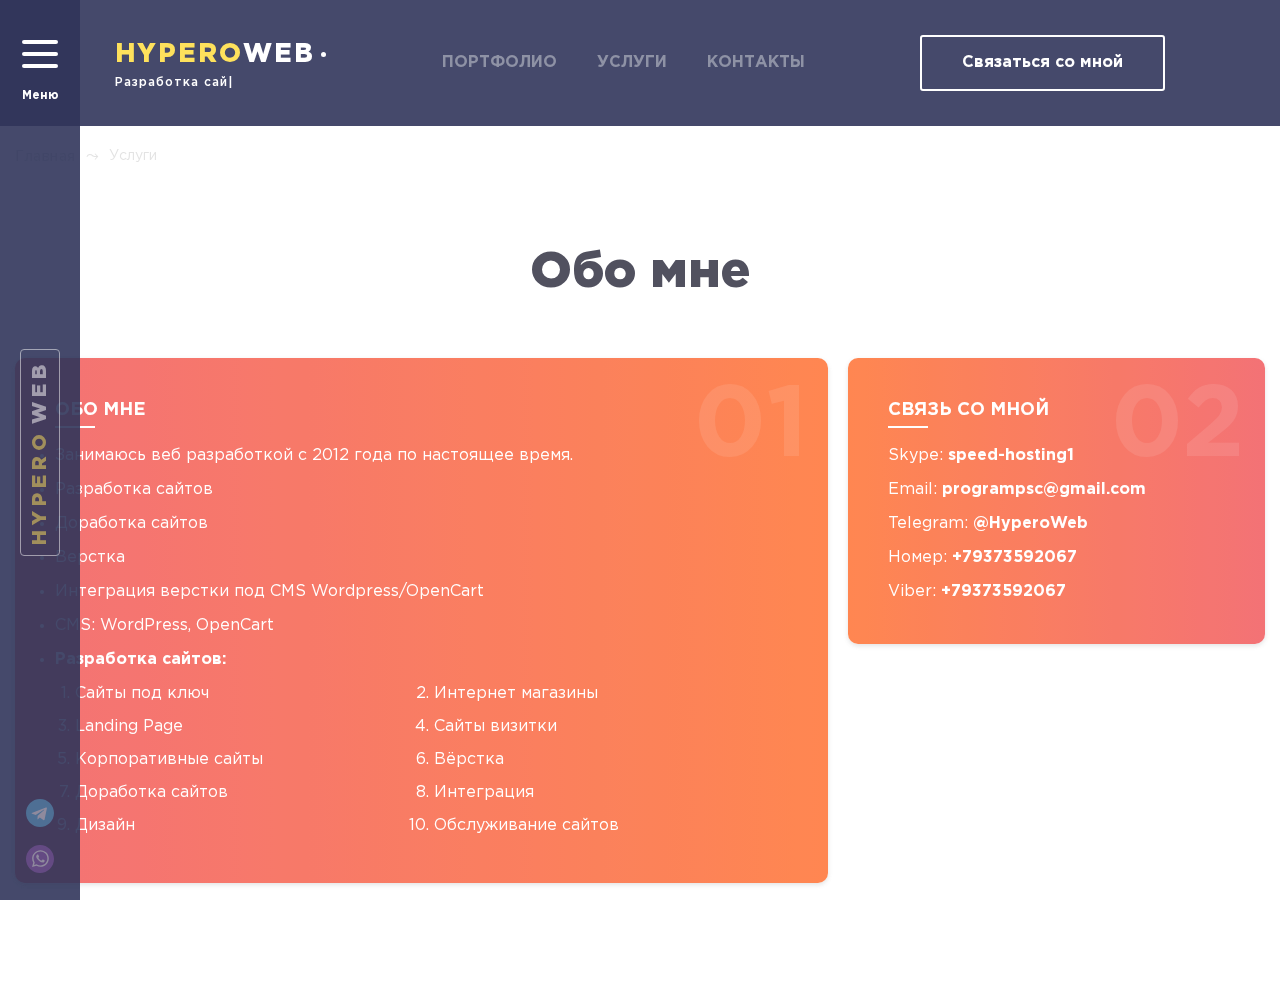
==== commit e24b1229: "1" ====
--- a/contacts.html
+++ b/contacts.html
@@ -3,7 +3,7 @@
   <head>
     <meta charset="UTF-8" />
     <meta http-equiv="X-UA-Compatible" content="IE=edge" />
-    <meta name="viewport" content="width=device-width, initial-scale=1.0" />
+    <meta name="viewport" content="width=1280px, initial-scale=1.0" />
     <title>Hypero Web - создаем сайты</title>
     <link rel="stylesheet" href="./css/fonts.css" />
     <link rel="stylesheet" href="./css/style.css" />
--- a/css/style.css
+++ b/css/style.css
@@ -615,7 +615,7 @@
   left: 0px;
   z-index: 999;
   width: 100%;
-  padding: 35px 0px;
+  padding: 35px 100px;
   background: rgba(0, 7, 52, 0.9);
 }
 .header-inner {
@@ -838,6 +838,7 @@
   -webkit-transform: translateY(-50%);
   -ms-transform: translateY(-50%);
   transform: translateY(-50%);
+  padding: 0 100px;
 }
 .banner-info .container {
   position: relative;
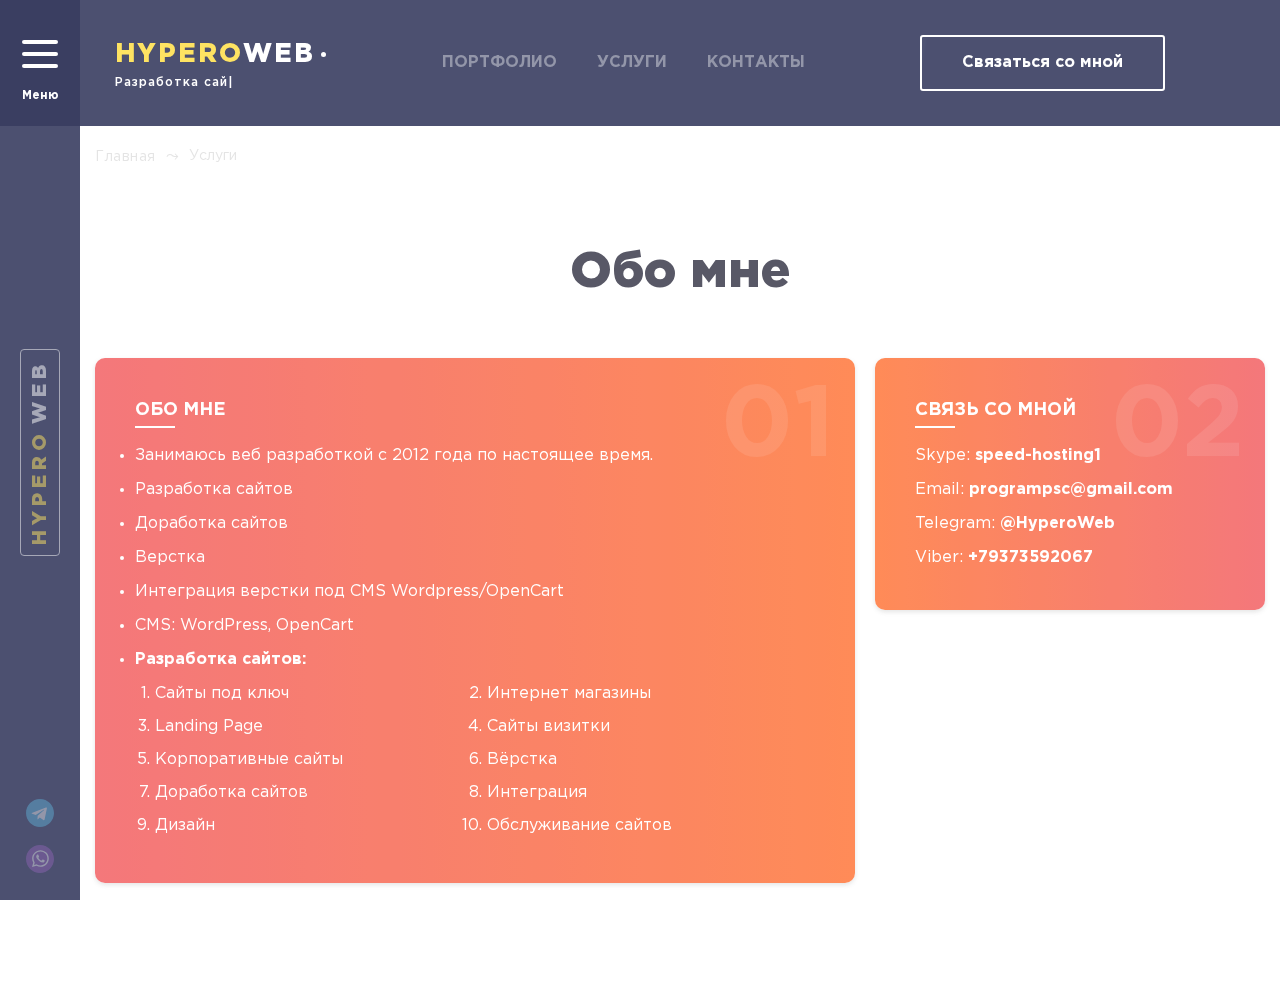
==== commit a9b60863: "upd" ====
--- a/contacts.html
+++ b/contacts.html
@@ -228,12 +228,6 @@
                     >
                   </div>
                   <div class="info-block-item">
-                    Номер:
-                    <span class="info-block-slogan"
-                      ><a href="tel:+79373592067">+79373592067</a></span
-                    >
-                  </div>
-                  <div class="info-block-item">
                     Viber:
                     <span class="info-block-slogan"
                       ><a href="viber://chat?number=%2B79373592067"
--- a/css/style.css
+++ b/css/style.css
@@ -590,6 +590,11 @@
 img {
   max-width: 100%;
   height: auto;
+  opacity: 1;
+  transition: opacity 0.3s;
+}
+img[data-src] {
+  opacity: 0;
 }
 .socials-menu {
   margin-bottom: 20px;
@@ -779,7 +784,37 @@
   position: relative;
   color: #fff;
   border: 2px solid #fff;
-  /* opacity: 0.4; */
+  overflow: hidden;
+}
+.contacts-link:before {
+  content: "";
+  width: 100%;
+  height: 200%;
+  position: absolute;
+  top: 0;
+  left: 0;
+  opacity: 0.5;
+  filter: blur;
+  background: linear-gradient(
+    to left,
+    transparent 0%,
+    #fff 40%,
+    #fff 60%,
+    transparent 100%
+  );
+  transform: translate(-100%, -25%) rotate(10deg);
+  animation: blick 5s infinite;
+}
+@keyframes blick {
+  0% {
+    transform: translate(-100%, -25%) rotate(10deg);
+  }
+  20% {
+    transform: translate(100%, -25%) rotate(10deg);
+  }
+  100% {
+    transform: translate(100%, -25%) rotate(10deg);
+  }
 }
 .contacts-link:hover,
 .contacts-link:focus {
@@ -1317,6 +1352,7 @@
 
 .main-page {
   margin-top: 126px;
+  padding-left: 80px;
 }
 
 .breadcrumbs {
@@ -2135,6 +2171,27 @@
   position: relative;
   font-size: 0;
   padding: 20px;
+  overflow: hidden;
+}
+
+.portfolio-item-wrap:before {
+  content: "";
+  width: 100%;
+  height: 200%;
+  position: absolute;
+  top: 0;
+  left: 0;
+  opacity: 0.5;
+  filter: blur;
+  background: linear-gradient(
+    to left,
+    transparent 0%,
+    #fff 40%,
+    #fff 60%,
+    transparent 100%
+  );
+  transform: translate(-100%, -25%) rotate(10deg);
+  animation: blick 3s infinite;
 }
 
 .portfolio-item-image {
